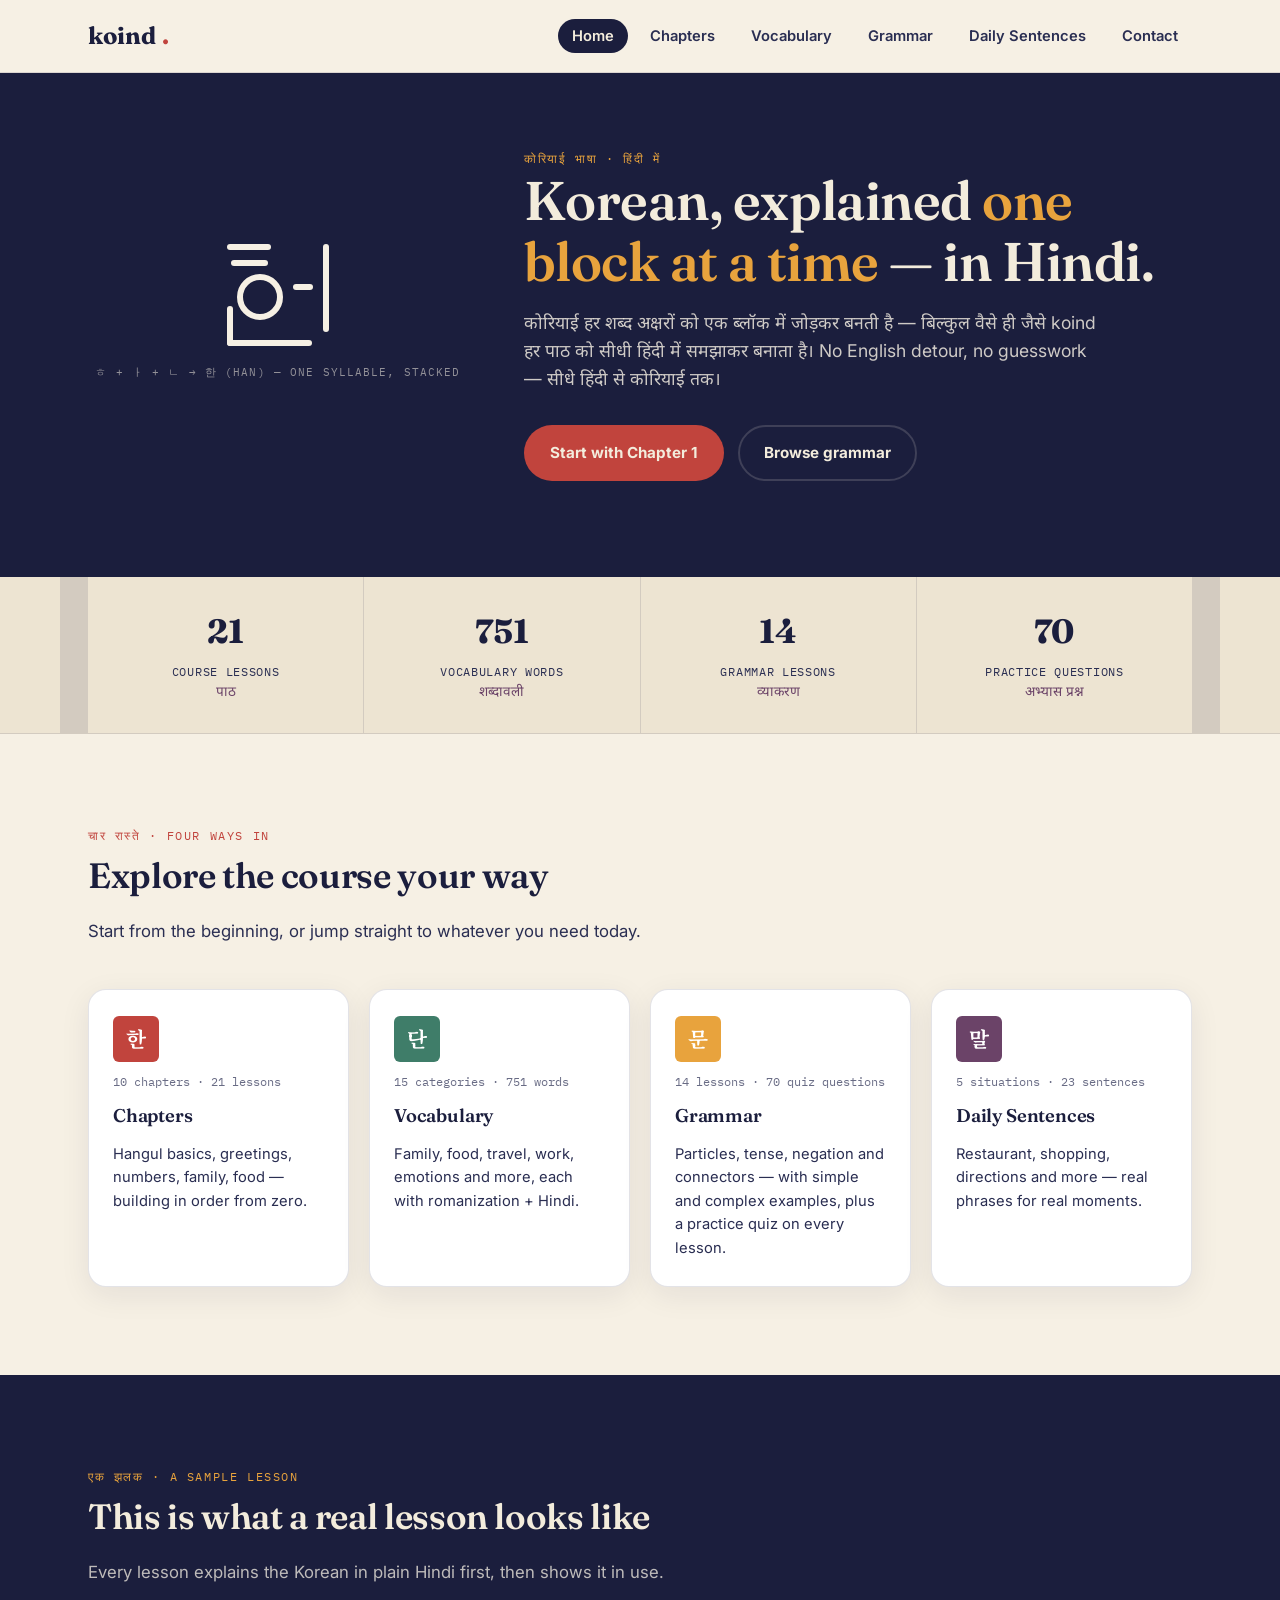
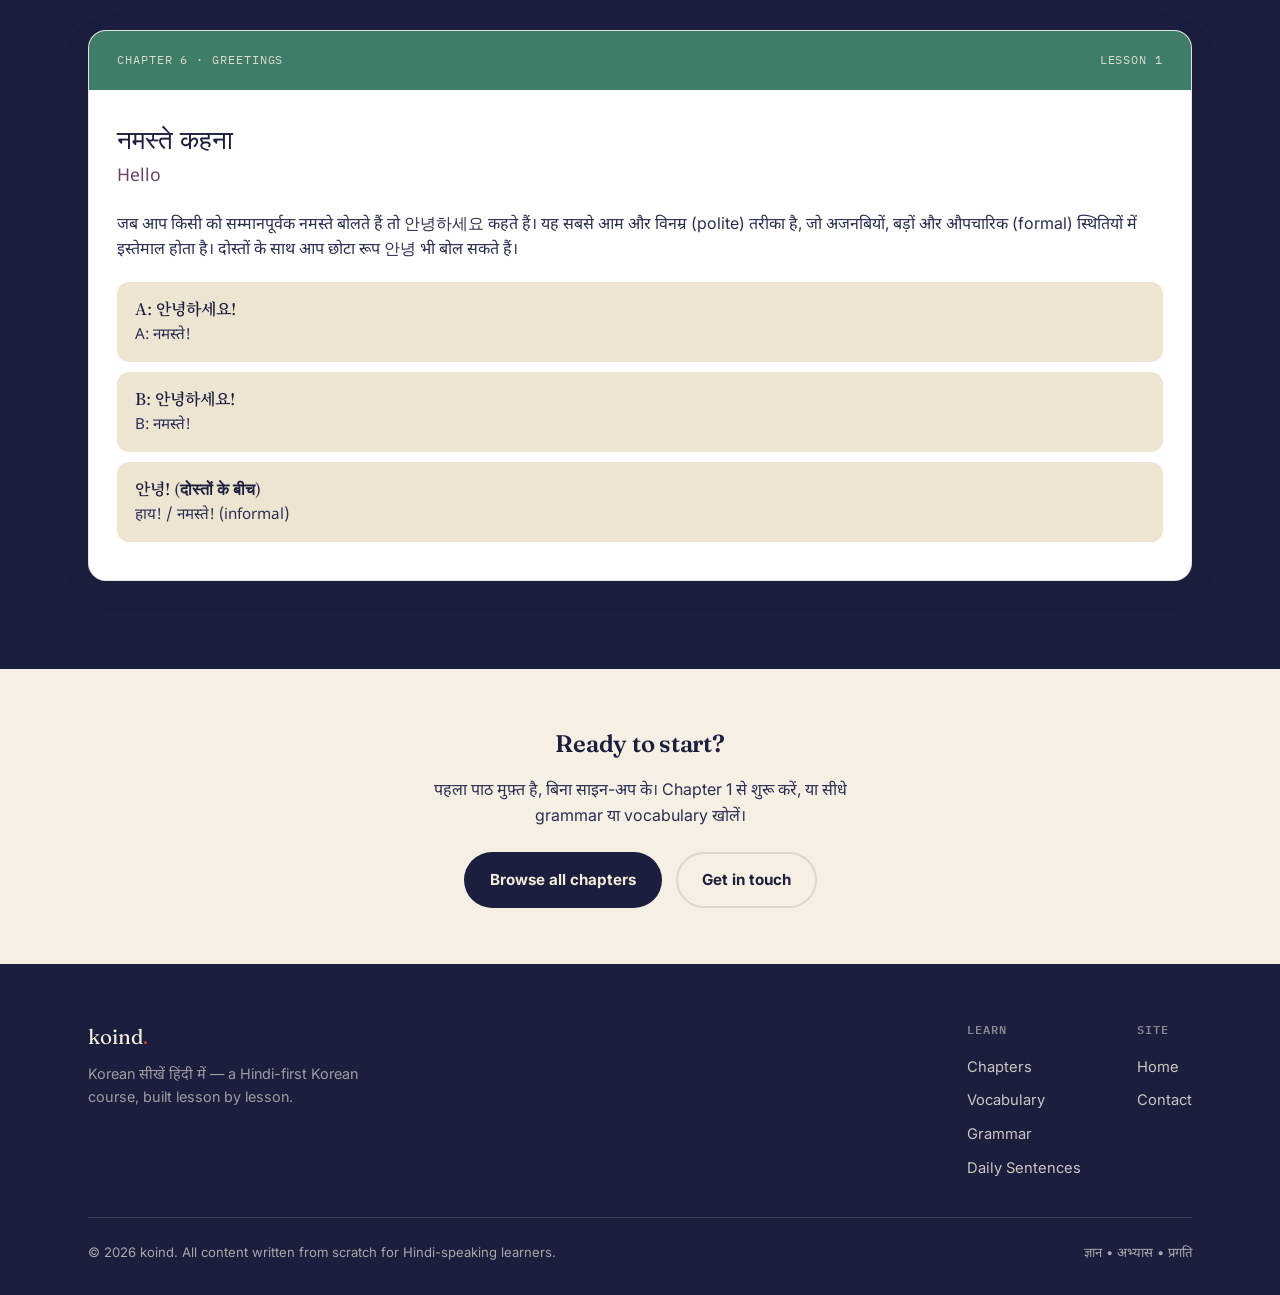
==== index.html @ 903cb3c7 "Add files via upload" ====
<!DOCTYPE html>
<html lang="en">
<head>
<meta charset="UTF-8">
<meta name="viewport" content="width=device-width, initial-scale=1.0">
<title>koind — Korean सीखें हिंदी में</title>
<meta name="description" content="A Hindi-first Korean course: chapters, vocabulary, grammar and daily sentences, explained entirely in Hindi.">
<link rel="preconnect" href="https://fonts.googleapis.com">
<link rel="preconnect" href="https://fonts.gstatic.com" crossorigin>
<link href="https://fonts.googleapis.com/css2?family=Fraunces:opsz,wght@9..144,500;9..144,600;9..144,700&family=Inter:wght@400;500;600;700&family=Noto+Serif+KR:wght@500;600;700&family=Noto+Sans+Devanagari:wght@400;500;600;700&family=IBM+Plex+Mono:wght@500;600&display=swap" rel="stylesheet">
<link rel="stylesheet" href="css/style.css">
</head>
<body>

<nav class="site-nav" id="site-nav"></nav>

<header class="hero">
  <div class="wrap">
    <div>
      <div class="hangul-build" aria-hidden="true">
        <div class="stroke s1"></div>
        <div class="stroke s2"></div>
        <div class="stroke s3"></div>
        <div class="stroke s4"></div>
        <div class="stroke s5"></div>
        <div class="stroke s6"></div>
        <div class="stroke s7"></div>
      </div>
      <div class="hangul-caption">ㅎ + ㅏ + ㄴ → 한 (han) — one syllable, stacked</div>
    </div>
    <div>
      <div class="eyebrow" style="color:var(--marigold);">कोरियाई भाषा · हिंदी में</div>
      <h1>Korean, explained <span class="accent">one block at a time</span> — in Hindi.</h1>
      <p class="lede">
        कोरियाई हर शब्द अक्षरों को एक ब्लॉक में जोड़कर बनती है — बिल्कुल वैसे ही जैसे koind हर पाठ को
        सीधी हिंदी में समझाकर बनाता है। No English detour, no guesswork — सीधे हिंदी से कोरियाई तक।
      </p>
      <div class="btn-row">
        <a href="chapters.html" class="btn btn-primary">Start with Chapter 1</a>
        <a href="grammar.html" class="btn btn-ghost">Browse grammar</a>
      </div>
    </div>
  </div>
</header>

<section class="stats">
  <div class="wrap">
    <div class="stat-plaque">
      <div class="num">21</div>
      <div class="label">Course Lessons</div>
      <div class="label-hi">पाठ</div>
    </div>
    <div class="stat-plaque">
      <div class="num">751</div>
      <div class="label">Vocabulary Words</div>
      <div class="label-hi">शब्दावली</div>
    </div>
    <div class="stat-plaque">
      <div class="num">14</div>
      <div class="label">Grammar Lessons</div>
      <div class="label-hi">व्याकरण</div>
    </div>
    <div class="stat-plaque">
      <div class="num">70</div>
      <div class="label">Practice Questions</div>
      <div class="label-hi">अभ्यास प्रश्न</div>
    </div>
  </div>
</section>

<section class="section">
  <div class="wrap">
    <div class="section-header">
      <div class="eyebrow">चार रास्ते · Four ways in</div>
      <h2>Explore the course your way</h2>
      <p>Start from the beginning, or jump straight to whatever you need today.</p>
    </div>
    <div class="path-grid">
      <a class="path-card" href="chapters.html">
        <div class="glyph" style="background:var(--red);">한</div>
        <div class="count">10 chapters · 21 lessons</div>
        <h3>Chapters</h3>
        <p>Hangul basics, greetings, numbers, family, food — building in order from zero.</p>
      </a>
      <a class="path-card" href="vocabulary.html">
        <div class="glyph" style="background:var(--jade);">단</div>
        <div class="count">15 categories · 751 words</div>
        <h3>Vocabulary</h3>
        <p>Family, food, travel, work, emotions and more, each with romanization + Hindi.</p>
      </a>
      <a class="path-card" href="grammar.html">
        <div class="glyph" style="background:var(--marigold);">문</div>
        <div class="count">14 lessons · 70 quiz questions</div>
        <h3>Grammar</h3>
        <p>Particles, tense, negation and connectors — with simple and complex examples, plus a practice quiz on every lesson.</p>
      </a>
      <a class="path-card" href="sentences.html">
        <div class="glyph" style="background:var(--plum);">말</div>
        <div class="count">5 situations · 23 sentences</div>
        <h3>Daily Sentences</h3>
        <p>Restaurant, shopping, directions and more — real phrases for real moments.</p>
      </a>
    </div>
  </div>
</section>

<section class="section section-ink">
  <div class="wrap">
    <div class="section-header">
      <div class="eyebrow" style="color:var(--marigold);">एक झलक · A sample lesson</div>
      <h2>This is what a real lesson looks like</h2>
      <p>Every lesson explains the Korean in plain Hindi first, then shows it in use.</p>
    </div>
    <div class="preview-card">
      <div class="preview-head">
        <span class="tag">Chapter 6 · Greetings</span>
        <span class="tag">Lesson 1</span>
      </div>
      <div class="preview-body" id="preview-lesson"></div>
    </div>
  </div>
</section>

<section class="section-tight">
  <div class="wrap center">
    <h2 style="margin-bottom:14px;">Ready to start?</h2>
    <p style="max-width:46ch;margin:0 auto 24px;color:var(--ink-soft);">पहला पाठ मुफ़्त है, बिना साइन-अप के। Chapter 1 से शुरू करें, या सीधे grammar या vocabulary खोलें।</p>
    <div class="btn-row" style="justify-content:center;">
      <a href="chapters.html" class="btn btn-ink">Browse all chapters</a>
      <a href="contact.html" class="btn btn-ghost" style="border-color:var(--line);color:var(--ink);">Get in touch</a>
    </div>
  </div>
</section>

<footer class="site-footer" id="site-footer"></footer>

<script src="js/data.js"></script>
<script src="js/app.js"></script>
<script>
  document.addEventListener("DOMContentLoaded", () => {
    const lesson = KOIND.chapters.find(c => c.id === "ch6").lessons[0];
    const mount = document.getElementById("preview-lesson");
    mount.innerHTML = `
      <div class="ko-line">${lesson.titleKo}</div>
      <div class="hi-line">${lesson.title}</div>
      <p style="color:var(--ink-soft);margin-bottom:20px;">${lesson.explanationHi}</p>
      ${lesson.examples.map(ex => `
        <div class="example-bubble">
          <div class="ko">${ex.ko}</div>
          <div class="hi">${ex.hi}</div>
        </div>
      `).join("")}
    `;
  });
</script>
</body>
</html>
---- css/style.css ----
/* ============================================================
   koind — design tokens
   Ink Indigo   #1B1E3D  (base / ink)
   Rice Paper   #F6F0E4  (light section bg)
   Dancheong Red #C1443D (primary accent — palace red)
   Marigold     #E8A33D  (secondary accent — warm)
   Jade Celadon #3F7D69  (tertiary accent — cool)
   Plum Ink     #6B4368  (hover / depth)
   ============================================================ */

:root {
  --ink: #1B1E3D;
  --ink-soft: #2A2E52;
  --paper: #F6F0E4;
  --paper-dim: #EDE4D2;
  --red: #C1443D;
  --marigold: #E8A33D;
  --jade: #3F7D69;
  --plum: #6B4368;
  --cream-text: #F3ECDC;
  --ink-text: #23233A;
  --line: rgba(27, 30, 61, 0.12);
  --line-on-ink: rgba(246, 240, 228, 0.16);

  --font-display: "Fraunces", "Noto Serif KR", serif;
  --font-body: "Inter", "Noto Sans Devanagari", sans-serif;
  --font-kr: "Noto Serif KR", serif;
  --font-hi: "Noto Sans Devanagari", "Inter", sans-serif;
  --font-mono: "IBM Plex Mono", monospace;

  --radius-block: 6px;
  --radius-card: 18px;
  --shadow-card: 0 8px 30px rgba(27, 30, 61, 0.08);
  --shadow-card-hover: 0 14px 40px rgba(27, 30, 61, 0.14);

  --max-w: 1160px;
}

* { box-sizing: border-box; }
html { scroll-behavior: smooth; }

body {
  margin: 0;
  background: var(--paper);
  color: var(--ink-text);
  font-family: var(--font-body);
  font-size: 16px;
  line-height: 1.6;
  -webkit-font-smoothing: antialiased;
}

img, svg { max-width: 100%; display: block; }

a { color: inherit; text-decoration: none; }

.kr { font-family: var(--font-kr); }
.hi { font-family: var(--font-hi); }

h1, h2, h3, h4 {
  font-family: var(--font-display);
  font-weight: 600;
  margin: 0 0 0.4em;
  letter-spacing: -0.01em;
  color: var(--ink);
}

p { margin: 0 0 1em; }

.eyebrow {
  font-family: var(--font-mono);
  font-size: 0.72rem;
  letter-spacing: 0.14em;
  text-transform: uppercase;
  color: var(--red);
  display: inline-flex;
  align-items: center;
  gap: 0.5em;
}

.wrap {
  max-width: var(--max-w);
  margin: 0 auto;
  padding: 0 28px;
}

:focus-visible {
  outline: 3px solid var(--marigold);
  outline-offset: 2px;
}

@media (prefers-reduced-motion: reduce) {
  *, *::before, *::after {
    animation-duration: 0.01ms !important;
    animation-iteration-count: 1 !important;
    transition-duration: 0.01ms !important;
    scroll-behavior: auto !important;
  }
}

/* ---------------- Nav ---------------- */

.site-nav {
  position: sticky;
  top: 0;
  z-index: 50;
  background: rgba(246, 240, 228, 0.92);
  backdrop-filter: blur(10px);
  border-bottom: 1px solid var(--line);
}

.site-nav .wrap {
  display: flex;
  align-items: center;
  justify-content: space-between;
  height: 72px;
}

.wordmark {
  font-family: var(--font-display);
  font-size: 1.5rem;
  font-weight: 700;
  color: var(--ink);
  display: flex;
  align-items: baseline;
  gap: 6px;
}
.wordmark .dot { color: var(--red); }

.nav-links {
  display: flex;
  gap: 8px;
  list-style: none;
  margin: 0;
  padding: 0;
}

.nav-links a {
  font-size: 0.92rem;
  font-weight: 600;
  padding: 8px 14px;
  border-radius: 999px;
  color: var(--ink-soft);
  transition: background 0.15s ease, color 0.15s ease;
}
.nav-links a:hover { background: var(--paper-dim); }
.nav-links a.active { background: var(--ink); color: var(--cream-text); }

.nav-toggle {
  display: none;
  background: none;
  border: none;
  cursor: pointer;
  padding: 8px;
}
.nav-toggle svg { width: 24px; height: 24px; }

@media (max-width: 820px) {
  .nav-links {
    position: fixed;
    inset: 72px 0 0 0;
    background: var(--paper);
    flex-direction: column;
    padding: 20px 28px;
    gap: 4px;
    transform: translateY(-8px);
    opacity: 0;
    pointer-events: none;
    transition: opacity 0.2s ease, transform 0.2s ease;
  }
  .nav-links.open { opacity: 1; transform: translateY(0); pointer-events: auto; }
  .nav-links a { display: block; padding: 14px 16px; font-size: 1.05rem; }
  .nav-toggle { display: block; }
}

/* ---------------- Hero / Hangul block signature ---------------- */

.hero {
  background: var(--ink);
  color: var(--cream-text);
  padding: 72px 0 96px;
  position: relative;
  overflow: hidden;
}

.hero .wrap {
  display: grid;
  grid-template-columns: minmax(260px, 380px) 1fr;
  gap: 56px;
  align-items: center;
}

.hangul-build {
  --u: 34px;
  width: calc(var(--u) * 3);
  height: calc(var(--u) * 3);
  position: relative;
  margin: 0 auto;
}
.hangul-build .stroke {
  position: absolute;
  background: var(--paper);
  border-radius: 3px;
  opacity: 0;
  transform: scale(0.4);
  animation: strokeIn 0.6s cubic-bezier(.2,.8,.3,1) forwards;
}
/* ㅎ (h) — top-left */
.hangul-build .s1 { top: 0; left: 0; width: calc(var(--u) * 1.3); height: 6px; animation-delay: 0.1s; }
.hangul-build .s2 { top: 16px; left: 4px; width: calc(var(--u) * 1.1); height: 6px; animation-delay: 0.25s; }
.hangul-build .s3 { top: 30px; left: 10px; width: 46px; height: 46px; border-radius: 50%; background: transparent; border: 6px solid var(--paper); animation-delay: 0.4s; }
/* ㅏ (a) — right vertical + tick */
.hangul-build .s4 { top: 0; right: 0; width: 6px; height: calc(var(--u) * 2.6); animation-delay: 0.55s; }
.hangul-build .s5 { top: 40px; right: 16px; width: 20px; height: 6px; animation-delay: 0.7s; }
/* ㄴ (n) — bottom block */
.hangul-build .s6 { bottom: 0; left: 0; width: 6px; height: 40px; animation-delay: 0.9s; }
.hangul-build .s7 { bottom: 0; left: 0; width: calc(var(--u) * 2.5); height: 6px; animation-delay: 1.05s; }

@keyframes strokeIn {
  to { opacity: 1; transform: scale(1); }
}

.hangul-caption {
  text-align: center;
  font-family: var(--font-mono);
  font-size: 0.7rem;
  letter-spacing: 0.1em;
  text-transform: uppercase;
  color: rgba(246, 240, 228, 0.55);
  margin-top: 18px;
}

.hero h1 {
  color: var(--cream-text);
  font-size: clamp(2.2rem, 4.4vw, 3.4rem);
  line-height: 1.12;
  margin-bottom: 0.3em;
}
.hero h1 .accent { color: var(--marigold); }

.hero .lede {
  font-size: 1.1rem;
  color: rgba(246, 240, 228, 0.82);
  max-width: 52ch;
  margin-bottom: 1.8em;
}

.btn-row { display: flex; flex-wrap: wrap; gap: 14px; }

.btn {
  display: inline-flex;
  align-items: center;
  gap: 8px;
  padding: 14px 24px;
  border-radius: 999px;
  font-weight: 700;
  font-size: 0.95rem;
  border: 2px solid transparent;
  cursor: pointer;
  transition: transform 0.15s ease, background 0.15s ease, border-color 0.15s ease;
}
.btn:hover { transform: translateY(-2px); }
.btn-primary { background: var(--red); color: var(--cream-text); }
.btn-primary:hover { background: #a83731; }
.btn-ghost { border-color: var(--line-on-ink); color: var(--cream-text); }
.btn-ghost:hover { border-color: var(--marigold); }
.btn-ink { background: var(--ink); color: var(--cream-text); }
.btn-ink:hover { background: var(--ink-soft); }

/* ---------------- Stat plaques ---------------- */

.stats {
  background: var(--paper-dim);
  border-bottom: 1px solid var(--line);
}
.stats .wrap {
  display: grid;
  grid-template-columns: repeat(4, 1fr);
  gap: 1px;
  background: var(--line);
}
.stat-plaque {
  background: var(--paper-dim);
  padding: 28px 20px;
  text-align: center;
}
.stat-plaque .num {
  font-family: var(--font-display);
  font-size: 2.1rem;
  color: var(--ink);
  font-weight: 700;
}
.stat-plaque .label {
  font-family: var(--font-mono);
  font-size: 0.72rem;
  letter-spacing: 0.06em;
  color: var(--ink-soft);
  text-transform: uppercase;
  margin-top: 4px;
}
.stat-plaque .label-hi {
  font-family: var(--font-hi);
  font-size: 0.85rem;
  color: var(--plum);
  margin-top: 2px;
}
@media (max-width: 720px) {
  .stats .wrap { grid-template-columns: repeat(2, 1fr); }
}

/* ---------------- Section shells ---------------- */

.section { padding: 88px 0; }
.section-tight { padding: 56px 0; }
.section-header { max-width: 60ch; margin-bottom: 44px; }
.section-header h2 { font-size: clamp(1.6rem, 3vw, 2.2rem); }
.section-header p { color: var(--ink-soft); font-size: 1.05rem; }

.section-ink { background: var(--ink); color: var(--cream-text); }
.section-ink h2, .section-ink h3, .section-ink h4 { color: var(--cream-text); }
.section-ink .section-header p { color: rgba(246, 240, 228, 0.75); }

/* ---------------- Path cards (Explore grid) ---------------- */

.path-grid {
  display: grid;
  grid-template-columns: repeat(4, 1fr);
  gap: 20px;
}
@media (max-width: 980px) { .path-grid { grid-template-columns: repeat(2, 1fr); } }
@media (max-width: 560px) { .path-grid { grid-template-columns: 1fr; } }

.path-card {
  background: #fff;
  border-radius: var(--radius-card);
  padding: 26px 24px;
  box-shadow: var(--shadow-card);
  transition: transform 0.18s ease, box-shadow 0.18s ease;
  border: 1px solid var(--line);
  display: flex;
  flex-direction: column;
  gap: 10px;
}
.path-card:hover { transform: translateY(-4px); box-shadow: var(--shadow-card-hover); }

.path-card .glyph {
  width: 46px;
  height: 46px;
  border-radius: var(--radius-block);
  display: flex;
  align-items: center;
  justify-content: center;
  font-family: var(--font-kr);
  font-size: 1.3rem;
  font-weight: 700;
  color: #fff;
}
.path-card .count {
  font-family: var(--font-mono);
  font-size: 0.75rem;
  color: var(--ink-soft);
  opacity: 0.7;
}
.path-card h3 { font-size: 1.15rem; margin-bottom: 2px; }
.path-card p { font-size: 0.92rem; color: var(--ink-soft); margin-bottom: 0; }

/* ---------------- Lesson preview card ---------------- */

.preview-card {
  background: #fff;
  border-radius: var(--radius-card);
  box-shadow: var(--shadow-card);
  border: 1px solid var(--line);
  overflow: hidden;
}
.preview-head {
  background: var(--jade);
  color: var(--cream-text);
  padding: 20px 28px;
  display: flex;
  justify-content: space-between;
  align-items: center;
}
.preview-head .tag {
  font-family: var(--font-mono);
  font-size: 0.72rem;
  letter-spacing: 0.08em;
  text-transform: uppercase;
  opacity: 0.85;
}
.preview-body { padding: 28px; }
.preview-body .ko-line { font-family: var(--font-kr); font-size: 1.6rem; color: var(--ink); margin-bottom: 4px; }
.preview-body .hi-line { font-family: var(--font-hi); font-size: 1.1rem; color: var(--plum); margin-bottom: 20px; }
.example-bubble {
  background: var(--paper-dim);
  border-radius: 12px;
  padding: 14px 18px;
  margin-bottom: 10px;
}
.example-bubble .ko { font-family: var(--font-kr); font-weight: 600; color: var(--ink); }
.example-bubble .hi { font-family: var(--font-hi); color: var(--ink-soft); font-size: 0.95rem; margin-top: 2px; }

/* ---------------- Accordions (chapters / grammar / vocab) ---------------- */

.acc-list { display: flex; flex-direction: column; gap: 14px; }

.acc-item {
  background: #fff;
  border: 1px solid var(--line);
  border-radius: var(--radius-card);
  overflow: hidden;
}

.acc-trigger {
  width: 100%;
  display: flex;
  align-items: center;
  gap: 16px;
  padding: 20px 24px;
  background: none;
  border: none;
  cursor: pointer;
  text-align: left;
  font-family: var(--font-body);
}

.acc-number {
  font-family: var(--font-mono);
  font-size: 0.85rem;
  color: #fff;
  background: var(--red);
  width: 34px;
  height: 34px;
  border-radius: var(--radius-block);
  display: flex;
  align-items: center;
  justify-content: center;
  flex-shrink: 0;
}

.acc-title { flex: 1; }
.acc-title .en { font-weight: 700; color: var(--ink); font-size: 1.02rem; }
.acc-title .ko { font-family: var(--font-kr); color: var(--plum); font-size: 0.92rem; margin-top: 2px; }

.acc-chevron { transition: transform 0.2s ease; color: var(--ink-soft); flex-shrink: 0; }
.acc-item.open .acc-chevron { transform: rotate(180deg); }

.acc-panel {
  max-height: 0;
  overflow: hidden;
  transition: max-height 0.3s ease;
}
.acc-item.open .acc-panel { max-height: 4000px; }
.acc-panel-inner { padding: 0 24px 24px; border-top: 1px solid var(--line); padding-top: 20px; }

.lesson-row {
  display: flex;
  align-items: center;
  gap: 12px;
  padding: 12px 14px;
  border-radius: 10px;
  cursor: pointer;
  transition: background 0.15s ease;
}
.lesson-row:hover { background: var(--paper-dim); }
.lesson-row .dot { width: 8px; height: 8px; border-radius: 50%; background: var(--jade); flex-shrink: 0; }
.lesson-row .en { font-weight: 600; font-size: 0.95rem; }
.lesson-row .ko { font-family: var(--font-kr); color: var(--ink-soft); font-size: 0.85rem; }

.lesson-detail {
  display: none;
  margin-top: 10px;
  padding: 18px 20px;
  background: var(--paper-dim);
  border-radius: 12px;
}
.lesson-detail.open { display: block; }
.lesson-detail .explain { color: var(--ink-soft); font-size: 0.95rem; margin-bottom: 14px; }
.lesson-detail .explain-label { font-family: var(--font-mono); font-size: 0.7rem; text-transform: uppercase; letter-spacing: 0.08em; color: var(--red); display: block; margin-bottom: 6px; }

/* ---------------- Vocabulary tables ---------------- */

.vocab-grid {
  display: grid;
  grid-template-columns: repeat(auto-fill, minmax(320px, 1fr));
  gap: 10px;
  margin-top: 16px;
}
.vocab-word {
  display: flex;
  justify-content: space-between;
  align-items: baseline;
  gap: 10px;
  padding: 12px 16px;
  background: var(--paper-dim);
  border-radius: 10px;
}
.vocab-word .ko { font-family: var(--font-kr); font-weight: 600; color: var(--ink); }
.vocab-word .roman { font-family: var(--font-mono); font-size: 0.72rem; color: var(--ink-soft); opacity: 0.7; display: block; }
.vocab-word .hi { font-family: var(--font-hi); color: var(--plum); text-align: right; font-size: 0.95rem; }

.category-pills {
  display: flex;
  flex-wrap: wrap;
  gap: 8px;
  margin-bottom: 36px;
}
.pill {
  font-family: var(--font-mono);
  font-size: 0.8rem;
  padding: 8px 16px;
  border-radius: 999px;
  border: 1px solid var(--line);
  background: #fff;
  cursor: pointer;
  color: var(--ink-soft);
  transition: all 0.15s ease;
}
.pill:hover { border-color: var(--jade); color: var(--jade); }
.pill.active { background: var(--ink); color: var(--cream-text); border-color: var(--ink); }

/* ---------------- Quiz ---------------- */

.quiz-box {
  background: var(--paper-dim);
  border-radius: 16px;
  padding: 22px 24px;
  margin-top: 20px;
}
.quiz-progress {
  font-family: var(--font-mono);
  font-size: 0.75rem;
  color: var(--ink-soft);
  margin-bottom: 14px;
}
.quiz-question .ko {
  font-family: var(--font-kr);
  font-size: 1.25rem;
  color: var(--ink);
  margin-bottom: 4px;
}
.quiz-hi { font-family: var(--font-hi); color: var(--ink-soft); font-size: 0.88rem; margin-bottom: 18px; }
.quiz-options {
  display: grid;
  grid-template-columns: repeat(2, 1fr);
  gap: 10px;
  margin-bottom: 18px;
}
@media (max-width: 520px) { .quiz-options { grid-template-columns: 1fr; } }
.quiz-option {
  padding: 12px 16px;
  border-radius: 10px;
  border: 2px solid var(--line);
  background: #fff;
  font-family: var(--font-kr);
  font-size: 1.05rem;
  cursor: pointer;
  text-align: center;
  transition: all 0.15s ease;
}
.quiz-option:hover { border-color: var(--jade); }
.quiz-option.correct { border-color: var(--jade); background: rgba(63,125,105,0.12); }
.quiz-option.wrong { border-color: var(--red); background: rgba(193,68,61,0.12); }
.quiz-option[disabled] { cursor: default; }
.quiz-footer { display: flex; justify-content: space-between; align-items: center; }
.quiz-score { font-family: var(--font-mono); font-size: 0.85rem; color: var(--ink-soft); }
.quiz-result {
  text-align: center;
  padding: 30px 20px;
}
.quiz-result .big { font-family: var(--font-display); font-size: 2.4rem; color: var(--ink); }

/* ---------------- Sentences ---------------- */

.sentence-row {
  display: flex;
  justify-content: space-between;
  align-items: center;
  gap: 16px;
  padding: 14px 18px;
  background: #fff;
  border: 1px solid var(--line);
  border-radius: 12px;
  margin-bottom: 8px;
}
.sentence-row .ko { font-family: var(--font-kr); font-weight: 600; color: var(--ink); }
.sentence-row .hi { font-family: var(--font-hi); color: var(--ink-soft); font-size: 0.9rem; margin-top: 2px; }

/* ---------------- Search ---------------- */

.search-box {
  display: flex;
  align-items: center;
  gap: 12px;
  background: #fff;
  border: 2px solid var(--line);
  border-radius: 999px;
  padding: 10px 20px;
  max-width: 480px;
}
.search-box input {
  border: none;
  outline: none;
  flex: 1;
  font-size: 1rem;
  font-family: var(--font-hi);
  background: none;
}
.search-box:focus-within { border-color: var(--jade); }

/* ---------------- Contact page ---------------- */

.contact-grid {
  display: grid;
  grid-template-columns: 1.1fr 0.9fr;
  gap: 48px;
}
@media (max-width: 820px) { .contact-grid { grid-template-columns: 1fr; } }

.field { margin-bottom: 20px; }
.field label {
  display: block;
  font-family: var(--font-mono);
  font-size: 0.75rem;
  text-transform: uppercase;
  letter-spacing: 0.06em;
  color: var(--ink-soft);
  margin-bottom: 6px;
}
.field input, .field textarea, .field select {
  width: 100%;
  padding: 13px 16px;
  border-radius: 10px;
  border: 1.5px solid var(--line);
  font-family: var(--font-body);
  font-size: 0.98rem;
  background: #fff;
  resize: vertical;
}
.field input:focus, .field textarea:focus, .field select:focus {
  outline: none;
  border-color: var(--jade);
}

.contact-info-card {
  background: var(--ink);
  color: var(--cream-text);
  border-radius: var(--radius-card);
  padding: 30px 28px;
}
.contact-info-card h3 { color: var(--cream-text); }
.contact-line {
  display: flex;
  gap: 12px;
  align-items: flex-start;
  padding: 14px 0;
  border-bottom: 1px solid var(--line-on-ink);
}
.contact-line:last-child { border-bottom: none; }
.contact-line .label { font-family: var(--font-mono); font-size: 0.72rem; text-transform: uppercase; letter-spacing: 0.06em; opacity: 0.6; }
.contact-line .value { font-size: 0.98rem; }
.placeholder-tag {
  display: inline-block;
  font-family: var(--font-mono);
  font-size: 0.68rem;
  background: rgba(232, 163, 61, 0.18);
  color: var(--marigold);
  padding: 2px 8px;
  border-radius: 6px;
  margin-left: 8px;
}

/* ---------------- Footer ---------------- */

.site-footer {
  background: var(--ink);
  color: rgba(246, 240, 228, 0.65);
  padding: 56px 0 32px;
}
.footer-top {
  display: flex;
  justify-content: space-between;
  gap: 40px;
  flex-wrap: wrap;
  padding-bottom: 32px;
  border-bottom: 1px solid var(--line-on-ink);
  margin-bottom: 24px;
}
.footer-wordmark { font-family: var(--font-display); font-size: 1.3rem; color: var(--cream-text); margin-bottom: 8px; }
.footer-cols { display: flex; gap: 56px; flex-wrap: wrap; }
.footer-col h4 {
  font-family: var(--font-mono);
  font-size: 0.72rem;
  text-transform: uppercase;
  letter-spacing: 0.08em;
  color: rgba(246,240,228,0.5);
  margin-bottom: 12px;
}
.footer-col a { display: block; padding: 5px 0; font-size: 0.92rem; color: rgba(246,240,228,0.8); }
.footer-col a:hover { color: var(--marigold); }
.footer-bottom { display: flex; justify-content: space-between; font-size: 0.82rem; flex-wrap: wrap; gap: 8px; }

/* ---------------- Misc utility ---------------- */

.center { text-align: center; }
.mt-0 { margin-top: 0; }
.empty-state {
  text-align: center;
  padding: 60px 20px;
  color: var(--ink-soft);
}
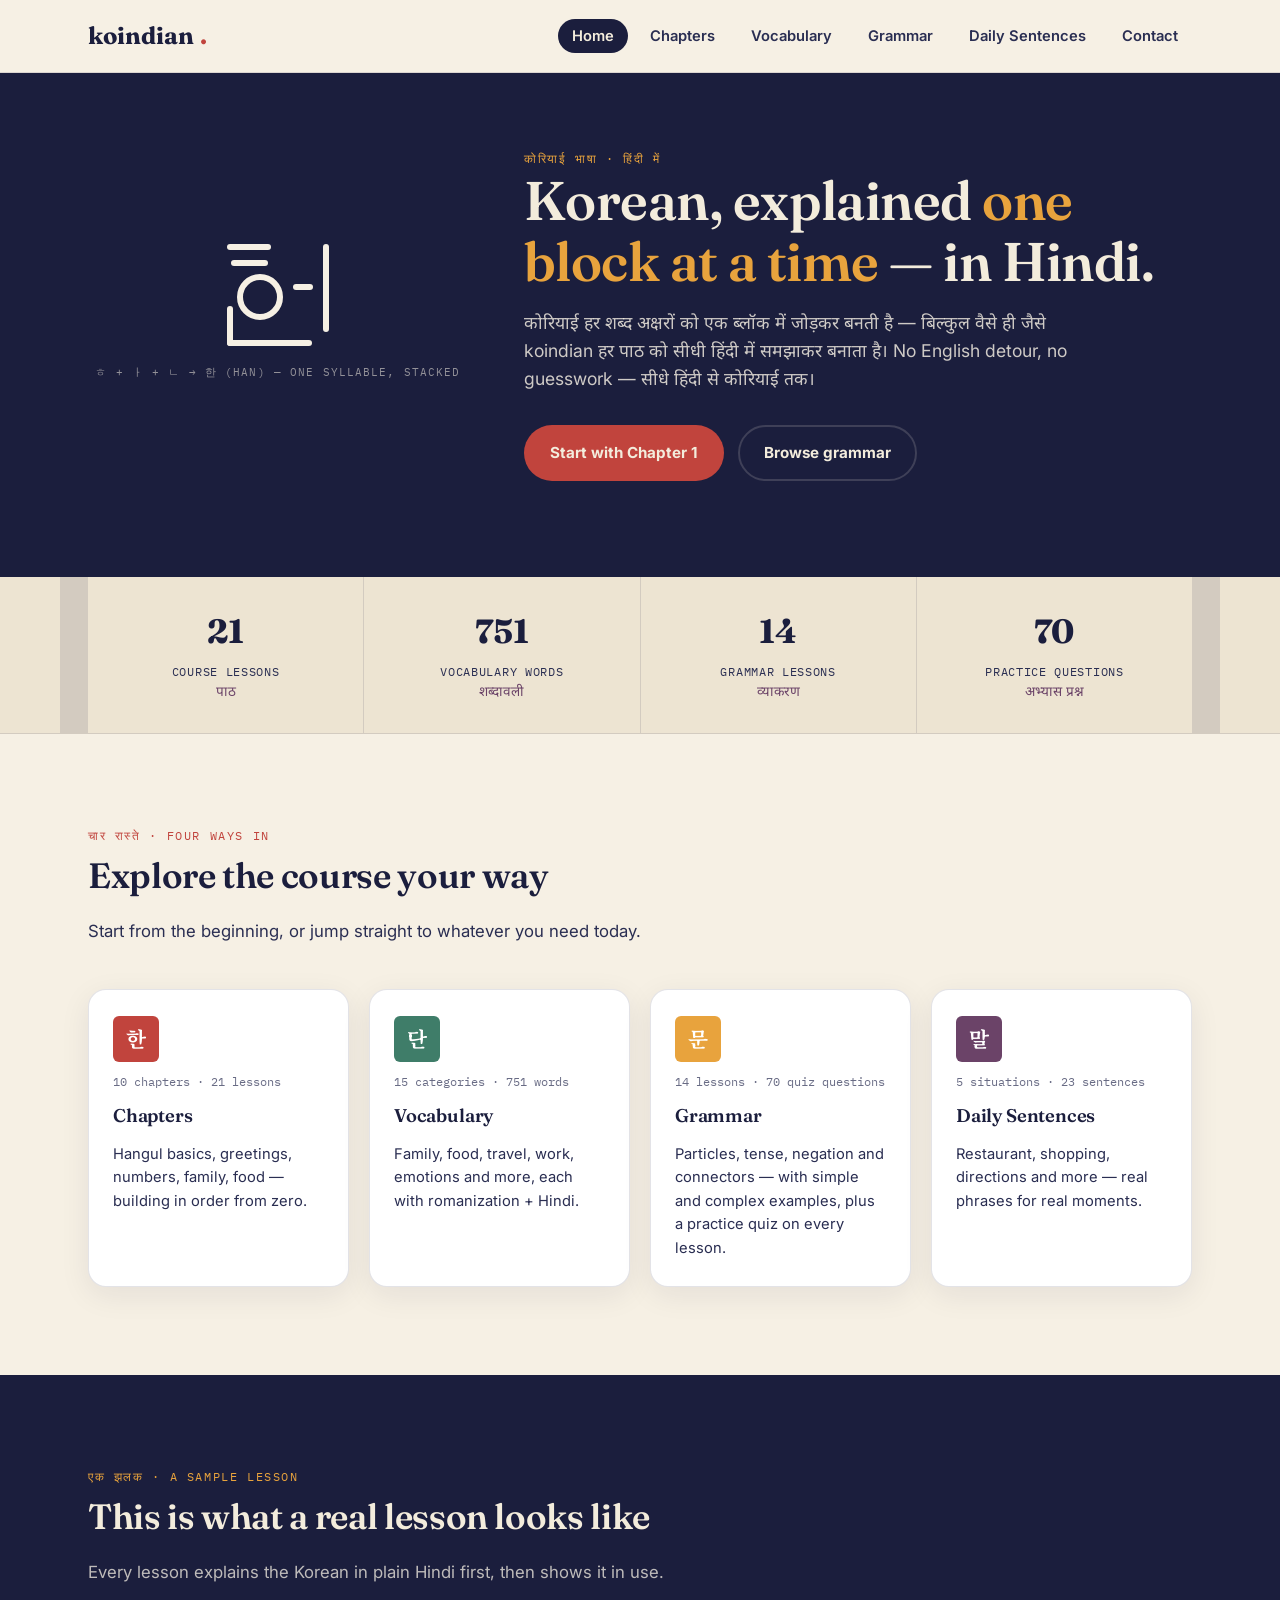
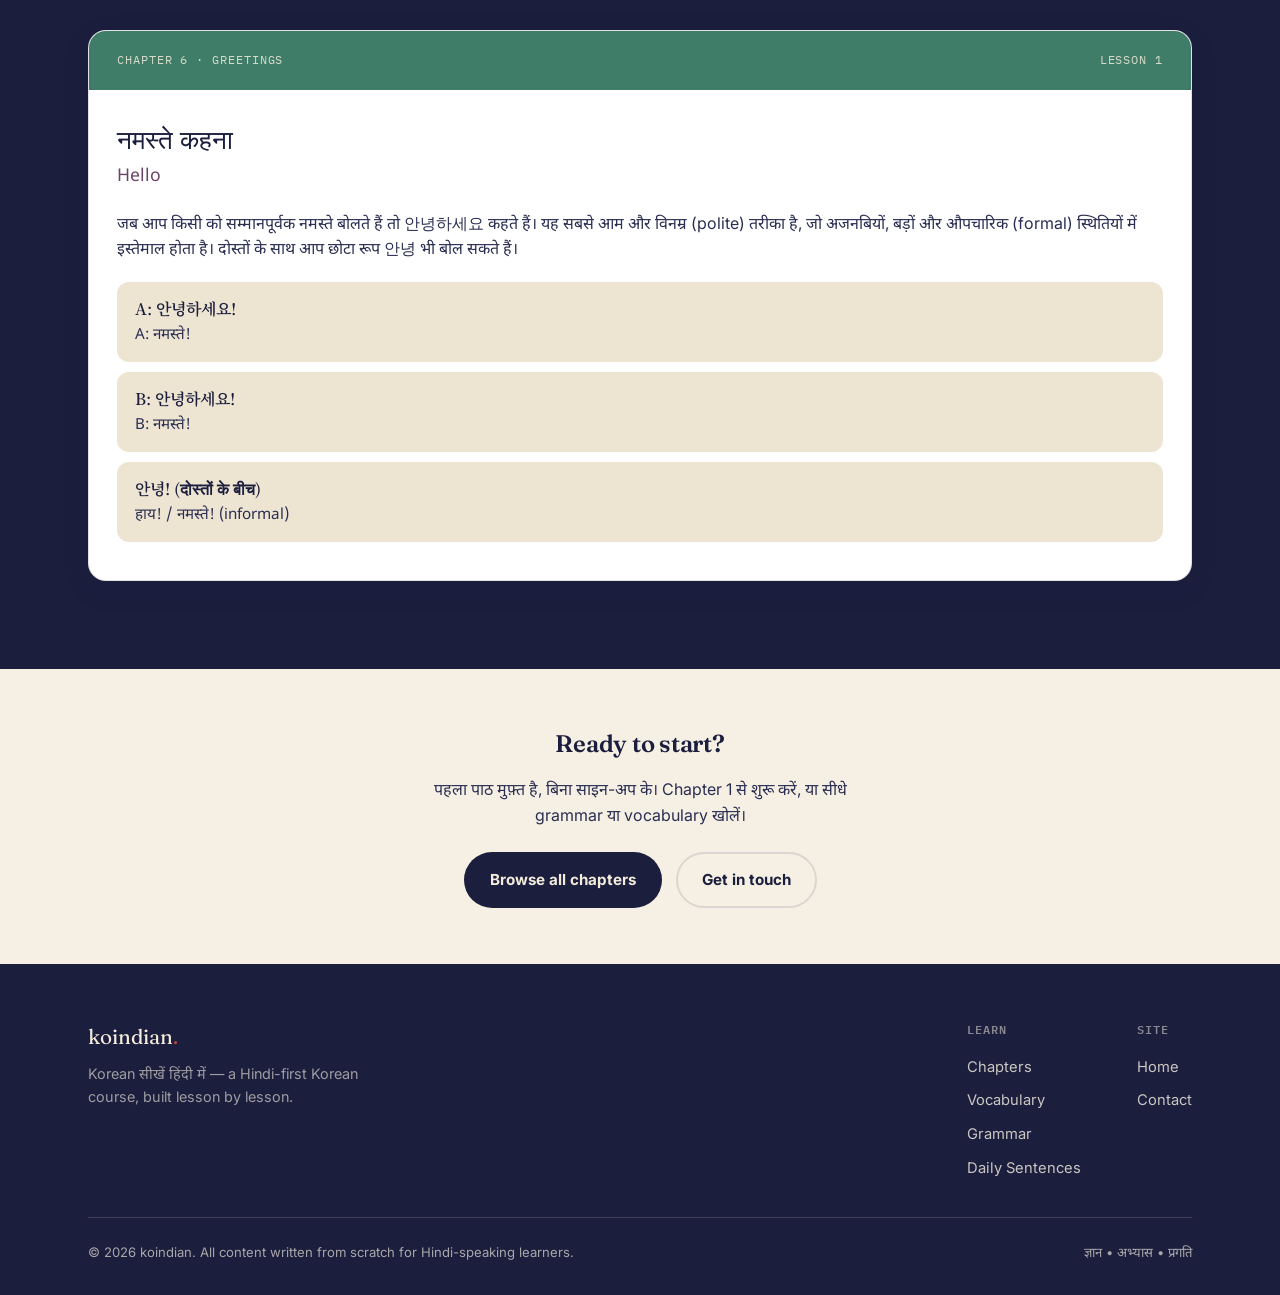
==== commit 78ec0bed: "Add files via upload" ====
--- a/index.html
+++ b/index.html
@@ -3,7 +3,7 @@
 <head>
 <meta charset="UTF-8">
 <meta name="viewport" content="width=device-width, initial-scale=1.0">
-<title>koind — Korean सीखें हिंदी में</title>
+<title>koindian — Korean सीखें हिंदी में</title>
 <meta name="description" content="A Hindi-first Korean course: chapters, vocabulary, grammar and daily sentences, explained entirely in Hindi.">
 <link rel="preconnect" href="https://fonts.googleapis.com">
 <link rel="preconnect" href="https://fonts.gstatic.com" crossorigin>
@@ -32,7 +32,7 @@
       <div class="eyebrow" style="color:var(--marigold);">कोरियाई भाषा · हिंदी में</div>
       <h1>Korean, explained <span class="accent">one block at a time</span> — in Hindi.</h1>
       <p class="lede">
-        कोरियाई हर शब्द अक्षरों को एक ब्लॉक में जोड़कर बनती है — बिल्कुल वैसे ही जैसे koind हर पाठ को
+        कोरियाई हर शब्द अक्षरों को एक ब्लॉक में जोड़कर बनती है — बिल्कुल वैसे ही जैसे koindian हर पाठ को
         सीधी हिंदी में समझाकर बनाता है। No English detour, no guesswork — सीधे हिंदी से कोरियाई तक।
       </p>
       <div class="btn-row">
@@ -138,7 +138,7 @@
 <script src="js/app.js"></script>
 <script>
   document.addEventListener("DOMContentLoaded", () => {
-    const lesson = KOIND.chapters.find(c => c.id === "ch6").lessons[0];
+    const lesson = KOINDIAN.chapters.find(c => c.id === "ch6").lessons[0];
     const mount = document.getElementById("preview-lesson");
     mount.innerHTML = `
       <div class="ko-line">${lesson.titleKo}</div>
--- a/css/style.css
+++ b/css/style.css
@@ -1,5 +1,5 @@
 /* ============================================================
-   koind — design tokens
+   koindian — design tokens
    Ink Indigo   #1B1E3D  (base / ink)
    Rice Paper   #F6F0E4  (light section bg)
    Dancheong Red #C1443D (primary accent — palace red)
